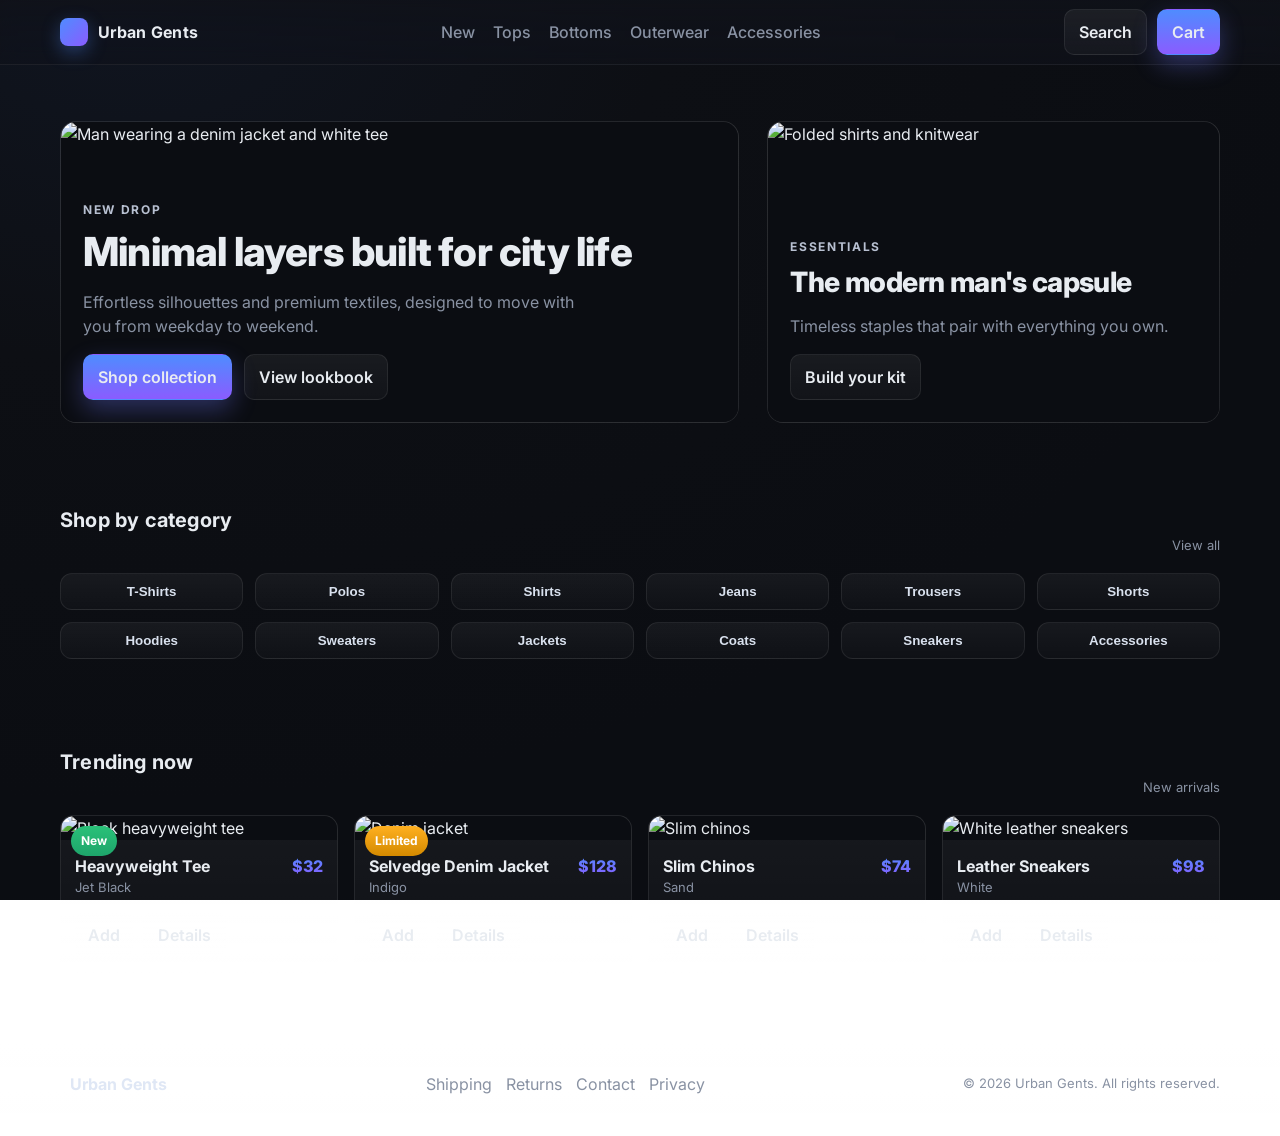
==== index.html @ c13200d9 "feat: Add initial landing page structure and styling Co-authored-by: atharvdesai4533 <atharvdesai453" ====
<!DOCTYPE html>
<html lang="en">
<head>
    <meta charset="utf-8">
    <meta name="viewport" content="width=device-width, initial-scale=1">
    <title>Urban Gents — Men's Clothing</title>
    <meta name="description" content="Shop men's clothing: tees, shirts, jackets, pants, and accessories.">
    <link rel="preconnect" href="https://fonts.googleapis.com">
    <link rel="preconnect" href="https://fonts.gstatic.com" crossorigin>
    <link href="https://fonts.googleapis.com/css2?family=Inter:wght@400;500;600;700&display=swap" rel="stylesheet">
    <style>
        :root { --bg:#0f1115; --panel:#151924; --muted:#8992a3; --text:#e8ecf1; --brand:#4f8cff; --brand2:#8a5cff; --ok:#29c178; --warn:#ffb020; --danger:#ff5468; }
        * { box-sizing:border-box; }
        html, body { margin:0; padding:0; height:100%; }
        body { font-family:"Inter", system-ui, -apple-system, Segoe UI, Roboto, Arial, sans-serif; color:var(--text); background:radial-gradient(1200px 800px at 10% 0%, #101520 0%, #0d0f14 45%, #0b0d12 100%) fixed; line-height:1.5; }
        a { color:inherit; text-decoration:none; }
        img { display:block; max-width:100%; height:auto; }
        .container { width:100%; max-width:1200px; margin:0 auto; padding:0 20px; }

        /* Header */
        header { position:sticky; top:0; z-index:50; backdrop-filter:saturate(160%) blur(8px); background:linear-gradient(180deg, rgba(16,18,25,.85), rgba(16,18,25,.65)); border-bottom:1px solid rgba(255,255,255,.06); }
        .nav { display:flex; align-items:center; justify-content:space-between; height:64px; }
        .brand { display:flex; align-items:center; gap:10px; font-weight:700; letter-spacing:.3px; }
        .brand .logo { width:28px; height:28px; border-radius:8px; background:linear-gradient(135deg, var(--brand), var(--brand2)); box-shadow:0 6px 18px rgba(79,140,255,.35); }
        .nav-links { display:flex; align-items:center; gap:18px; color:var(--muted); font-weight:500; }
        .nav-cta { display:flex; align-items:center; gap:10px; }
        .btn { display:inline-flex; align-items:center; gap:8px; padding:10px 14px; border-radius:10px; font-weight:600; border:1px solid rgba(255,255,255,.08); background:linear-gradient(180deg, rgba(255,255,255,.06), rgba(255,255,255,.03)); color:var(--text); }
        .btn.primary { background:linear-gradient(180deg, var(--brand), var(--brand2)); border-color:transparent; box-shadow:0 10px 24px rgba(112, 121, 255, .32); }
        .btn:hover { transform:translateY(-1px); transition:transform .15s ease; }

        /* Hero */
        .hero { padding:56px 0 28px; position:relative; overflow:hidden; }
        .hero-grid { display:grid; grid-template-columns:1.2fr .8fr; gap:28px; align-items:stretch; }
        .hero-card { border-radius:16px; overflow:hidden; position:relative; background:linear-gradient(180deg, rgba(255,255,255,.06), rgba(255,255,255,.02)); border:1px solid rgba(255,255,255,.08); }
        .hero-card .media { position:relative; min-height:300px; background:#0b0d12; }
        .hero-card .media img { width:100%; height:100%; object-fit:cover; }
        .hero-card .content { position:absolute; inset:auto 0 0 0; padding:22px; background:linear-gradient(180deg, rgba(11,13,18,0) 0%, rgba(11,13,18,.9) 100%); }
        .eyebrow { display:inline-flex; align-items:center; gap:8px; font-size:12px; font-weight:700; text-transform:uppercase; letter-spacing:.14em; color:#b8c0d1; }
        .title-xl { margin:10px 0 8px; font-size:40px; line-height:1.1; font-weight:800; letter-spacing:-.02em; }
        .subtitle { color:var(--muted); max-width:52ch; }
        .hero-actions { margin-top:14px; display:flex; gap:12px; flex-wrap:wrap; }

        /* Categories */
        .section { padding:34px 0; }
        .section-header { display:flex; align-items:end; justify-content:space-between; gap:12px; margin-bottom:18px; }
        .section-title { font-size:20px; font-weight:700; letter-spacing:.2px; }
        .categories { display:grid; grid-template-columns:repeat(6, 1fr); gap:12px; }
        .chip { padding:10px 12px; text-align:center; border-radius:12px; border:1px solid rgba(255,255,255,.08); background:linear-gradient(180deg, rgba(255,255,255,.05), rgba(255,255,255,.02)); color:#d9e1ee; font-weight:600; cursor:pointer; }
        .chip:hover { border-color:rgba(255,255,255,.18); }

        /* Products */
        .products { display:grid; grid-template-columns:repeat(4, 1fr); gap:16px; }
        .card { border-radius:14px; overflow:hidden; border:1px solid rgba(255,255,255,.08); background:linear-gradient(180deg, rgba(255,255,255,.05), rgba(255,255,255,.02)); display:flex; flex-direction:column; }
        .card-media { position:relative; background:#0b0d12; }
        .badge { position:absolute; top:10px; left:10px; padding:6px 10px; font-size:12px; font-weight:700; border-radius:999px; background:linear-gradient(180deg, #29c178, #1ea56b); color:white; }
        .card-body { padding:14px; display:flex; gap:10px; align-items:flex-start; justify-content:space-between; }
        .name { font-weight:700; }
        .muted { color:var(--muted); font-size:13px; }
        .price { font-weight:800; background:linear-gradient(180deg, var(--brand), var(--brand2)); -webkit-background-clip:text; background-clip:text; color:transparent; }
        .actions { padding:0 14px 14px; display:flex; gap:10px; }
        .btn.icon { padding:10px 12px; }

        /* Footer */
        footer { margin-top:36px; padding:28px 0 40px; color:var(--muted); border-top:1px solid rgba(255,255,255,.06); background:linear-gradient(180deg, rgba(255,255,255,.02), rgba(255,255,255,.01)); }

        /* Responsive */
        @media (max-width: 1024px) {
            .hero-grid { grid-template-columns:1fr; }
            .products { grid-template-columns:repeat(3, 1fr); }
            .categories { grid-template-columns:repeat(4, 1fr); }
        }
        @media (max-width: 720px) {
            .nav { height:60px; }
            .title-xl { font-size:30px; }
            .products { grid-template-columns:repeat(2, 1fr); }
            .categories { grid-template-columns:repeat(3, 1fr); }
            .nav-links { display:none; }
        }
    </style>
</head>
<body>
    <header>
        <div class="container nav">
            <a class="brand" href="#">
                <div class="logo"></div>
                <span>Urban Gents</span>
            </a>
            <nav class="nav-links">
                <a href="#new">New</a>
                <a href="#tops">Tops</a>
                <a href="#bottoms">Bottoms</a>
                <a href="#outerwear">Outerwear</a>
                <a href="#accessories">Accessories</a>
            </nav>
            <div class="nav-cta">
                <a class="btn" href="#search">Search</a>
                <a class="btn primary" href="#cart">Cart</a>
            </div>
        </div>
    </header>

    <main>
        <section class="hero">
            <div class="container hero-grid">
                <article class="hero-card" aria-label="Featured drop">
                    <div class="media">
                        <img src="https://images.unsplash.com/photo-1520975922284-7b801c9c7293?q=80&w=1600&auto=format&fit=crop" alt="Man wearing a denim jacket and white tee">
                        <div class="content">
                            <div class="eyebrow">New Drop</div>
                            <h1 class="title-xl">Minimal layers built for city life</h1>
                            <p class="subtitle">Effortless silhouettes and premium textiles, designed to move with you from weekday to weekend.</p>
                            <div class="hero-actions">
                                <a class="btn primary" href="#shop">Shop collection</a>
                                <a class="btn" href="#lookbook">View lookbook</a>
                            </div>
                        </div>
                    </div>
                </article>
                <article class="hero-card" aria-label="Seasonal essentials">
                    <div class="media">
                        <img src="https://images.unsplash.com/photo-1516826957135-700dedea698c?q=80&w=1600&auto=format&fit=crop" alt="Folded shirts and knitwear">
                        <div class="content">
                            <div class="eyebrow">Essentials</div>
                            <h2 class="title-xl" style="font-size:28px;">The modern man's capsule</h2>
                            <p class="subtitle">Timeless staples that pair with everything you own.</p>
                            <div class="hero-actions">
                                <a class="btn" href="#essentials">Build your kit</a>
                            </div>
                        </div>
                    </div>
                </article>
            </div>
        </section>

        <section id="categories" class="section">
            <div class="container">
                <div class="section-header">
                    <h3 class="section-title">Shop by category</h3>
                    <a class="muted" href="#all">View all</a>
                </div>
                <div class="categories">
                    <button class="chip">T-Shirts</button>
                    <button class="chip">Polos</button>
                    <button class="chip">Shirts</button>
                    <button class="chip">Jeans</button>
                    <button class="chip">Trousers</button>
                    <button class="chip">Shorts</button>
                    <button class="chip">Hoodies</button>
                    <button class="chip">Sweaters</button>
                    <button class="chip">Jackets</button>
                    <button class="chip">Coats</button>
                    <button class="chip">Sneakers</button>
                    <button class="chip">Accessories</button>
                </div>
            </div>
        </section>

        <section id="products" class="section">
            <div class="container">
                <div class="section-header">
                    <h3 class="section-title">Trending now</h3>
                    <a class="muted" href="#new">New arrivals</a>
                </div>
                <div class="products">
                    <article class="card">
                        <div class="card-media">
                            <span class="badge">New</span>
                            <img src="https://images.unsplash.com/photo-1544441893-675973e31985?q=80&w=1200&auto=format&fit=crop" alt="Black heavyweight tee">
                        </div>
                        <div class="card-body">
                            <div>
                                <div class="name">Heavyweight Tee</div>
                                <div class="muted">Jet Black</div>
                            </div>
                            <div class="price">$32</div>
                        </div>
                        <div class="actions">
                            <a class="btn icon" href="#">Add</a>
                            <a class="btn" href="#">Details</a>
                        </div>
                    </article>
                    <article class="card">
                        <div class="card-media">
                            <span class="badge" style="background:linear-gradient(180deg, #ffb020, #d48a00);">Limited</span>
                            <img src="https://images.unsplash.com/photo-1547431121-41887f8b4c61?q=80&w=1200&auto=format&fit=crop" alt="Denim jacket">
                        </div>
                        <div class="card-body">
                            <div>
                                <div class="name">Selvedge Denim Jacket</div>
                                <div class="muted">Indigo</div>
                            </div>
                            <div class="price">$128</div>
                        </div>
                        <div class="actions">
                            <a class="btn icon" href="#">Add</a>
                            <a class="btn" href="#">Details</a>
                        </div>
                    </article>
                    <article class="card">
                        <div class="card-media">
                            <img src="https://images.unsplash.com/photo-1519741497674-611481863552?q=80&w=1200&auto=format&fit=crop" alt="Slim chinos">
                        </div>
                        <div class="card-body">
                            <div>
                                <div class="name">Slim Chinos</div>
                                <div class="muted">Sand</div>
                            </div>
                            <div class="price">$74</div>
                        </div>
                        <div class="actions">
                            <a class="btn icon" href="#">Add</a>
                            <a class="btn" href="#">Details</a>
                        </div>
                    </article>
                    <article class="card">
                        <div class="card-media">
                            <img src="https://images.unsplash.com/photo-1512436991641-6745cdb1723f?q=80&w=1200&auto=format&fit=crop" alt="White leather sneakers">
                        </div>
                        <div class="card-body">
                            <div>
                                <div class="name">Leather Sneakers</div>
                                <div class="muted">White</div>
                            </div>
                            <div class="price">$98</div>
                        </div>
                        <div class="actions">
                            <a class="btn icon" href="#">Add</a>
                            <a class="btn" href="#">Details</a>
                        </div>
                    </article>
                </div>
            </div>
        </section>
    </main>

    <footer>
        <div class="container" style="display:flex; flex-wrap:wrap; gap:18px; align-items:center; justify-content:space-between;">
            <div style="display:flex; align-items:center; gap:10px;">
                <div class="logo"></div>
                <strong style="color:#dfe7f5;">Urban Gents</strong>
            </div>
            <div style="display:flex; gap:14px;">
                <a href="#shipping">Shipping</a>
                <a href="#returns">Returns</a>
                <a href="#contact">Contact</a>
                <a href="#privacy">Privacy</a>
            </div>
            <div class="muted">© <span id="year"></span> Urban Gents. All rights reserved.</div>
        </div>
    </footer>

    <script>
        document.getElementById("year").textContent = new Date().getFullYear().toString();
    </script>
</body>
</html>
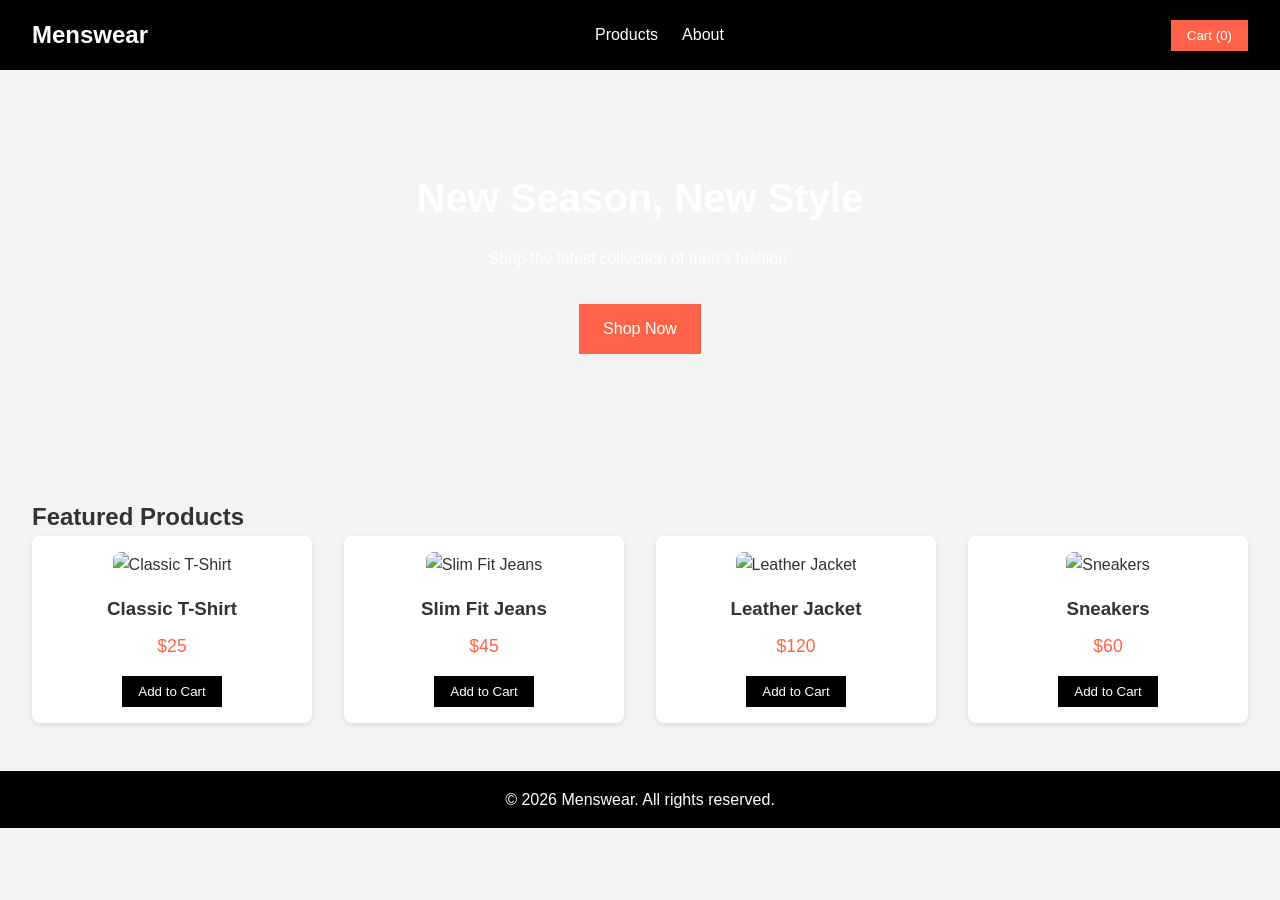
==== commit 0f3d7b02: "feat: Add Menswear shop with product display and cart Co-authored-by: atharvdesai4533 <atharvdesai45" ====
--- a/index.html
+++ b/index.html
@@ -1,257 +1,51 @@
 <!DOCTYPE html>
 <html lang="en">
 <head>
-    <meta charset="utf-8">
-    <meta name="viewport" content="width=device-width, initial-scale=1">
-    <title>Urban Gents — Men's Clothing</title>
-    <meta name="description" content="Shop men's clothing: tees, shirts, jackets, pants, and accessories.">
-    <link rel="preconnect" href="https://fonts.googleapis.com">
-    <link rel="preconnect" href="https://fonts.gstatic.com" crossorigin>
-    <link href="https://fonts.googleapis.com/css2?family=Inter:wght@400;500;600;700&display=swap" rel="stylesheet">
-    <style>
-        :root { --bg:#0f1115; --panel:#151924; --muted:#8992a3; --text:#e8ecf1; --brand:#4f8cff; --brand2:#8a5cff; --ok:#29c178; --warn:#ffb020; --danger:#ff5468; }
-        * { box-sizing:border-box; }
-        html, body { margin:0; padding:0; height:100%; }
-        body { font-family:"Inter", system-ui, -apple-system, Segoe UI, Roboto, Arial, sans-serif; color:var(--text); background:radial-gradient(1200px 800px at 10% 0%, #101520 0%, #0d0f14 45%, #0b0d12 100%) fixed; line-height:1.5; }
-        a { color:inherit; text-decoration:none; }
-        img { display:block; max-width:100%; height:auto; }
-        .container { width:100%; max-width:1200px; margin:0 auto; padding:0 20px; }
-
-        /* Header */
-        header { position:sticky; top:0; z-index:50; backdrop-filter:saturate(160%) blur(8px); background:linear-gradient(180deg, rgba(16,18,25,.85), rgba(16,18,25,.65)); border-bottom:1px solid rgba(255,255,255,.06); }
-        .nav { display:flex; align-items:center; justify-content:space-between; height:64px; }
-        .brand { display:flex; align-items:center; gap:10px; font-weight:700; letter-spacing:.3px; }
-        .brand .logo { width:28px; height:28px; border-radius:8px; background:linear-gradient(135deg, var(--brand), var(--brand2)); box-shadow:0 6px 18px rgba(79,140,255,.35); }
-        .nav-links { display:flex; align-items:center; gap:18px; color:var(--muted); font-weight:500; }
-        .nav-cta { display:flex; align-items:center; gap:10px; }
-        .btn { display:inline-flex; align-items:center; gap:8px; padding:10px 14px; border-radius:10px; font-weight:600; border:1px solid rgba(255,255,255,.08); background:linear-gradient(180deg, rgba(255,255,255,.06), rgba(255,255,255,.03)); color:var(--text); }
-        .btn.primary { background:linear-gradient(180deg, var(--brand), var(--brand2)); border-color:transparent; box-shadow:0 10px 24px rgba(112, 121, 255, .32); }
-        .btn:hover { transform:translateY(-1px); transition:transform .15s ease; }
-
-        /* Hero */
-        .hero { padding:56px 0 28px; position:relative; overflow:hidden; }
-        .hero-grid { display:grid; grid-template-columns:1.2fr .8fr; gap:28px; align-items:stretch; }
-        .hero-card { border-radius:16px; overflow:hidden; position:relative; background:linear-gradient(180deg, rgba(255,255,255,.06), rgba(255,255,255,.02)); border:1px solid rgba(255,255,255,.08); }
-        .hero-card .media { position:relative; min-height:300px; background:#0b0d12; }
-        .hero-card .media img { width:100%; height:100%; object-fit:cover; }
-        .hero-card .content { position:absolute; inset:auto 0 0 0; padding:22px; background:linear-gradient(180deg, rgba(11,13,18,0) 0%, rgba(11,13,18,.9) 100%); }
-        .eyebrow { display:inline-flex; align-items:center; gap:8px; font-size:12px; font-weight:700; text-transform:uppercase; letter-spacing:.14em; color:#b8c0d1; }
-        .title-xl { margin:10px 0 8px; font-size:40px; line-height:1.1; font-weight:800; letter-spacing:-.02em; }
-        .subtitle { color:var(--muted); max-width:52ch; }
-        .hero-actions { margin-top:14px; display:flex; gap:12px; flex-wrap:wrap; }
-
-        /* Categories */
-        .section { padding:34px 0; }
-        .section-header { display:flex; align-items:end; justify-content:space-between; gap:12px; margin-bottom:18px; }
-        .section-title { font-size:20px; font-weight:700; letter-spacing:.2px; }
-        .categories { display:grid; grid-template-columns:repeat(6, 1fr); gap:12px; }
-        .chip { padding:10px 12px; text-align:center; border-radius:12px; border:1px solid rgba(255,255,255,.08); background:linear-gradient(180deg, rgba(255,255,255,.05), rgba(255,255,255,.02)); color:#d9e1ee; font-weight:600; cursor:pointer; }
-        .chip:hover { border-color:rgba(255,255,255,.18); }
-
-        /* Products */
-        .products { display:grid; grid-template-columns:repeat(4, 1fr); gap:16px; }
-        .card { border-radius:14px; overflow:hidden; border:1px solid rgba(255,255,255,.08); background:linear-gradient(180deg, rgba(255,255,255,.05), rgba(255,255,255,.02)); display:flex; flex-direction:column; }
-        .card-media { position:relative; background:#0b0d12; }
-        .badge { position:absolute; top:10px; left:10px; padding:6px 10px; font-size:12px; font-weight:700; border-radius:999px; background:linear-gradient(180deg, #29c178, #1ea56b); color:white; }
-        .card-body { padding:14px; display:flex; gap:10px; align-items:flex-start; justify-content:space-between; }
-        .name { font-weight:700; }
-        .muted { color:var(--muted); font-size:13px; }
-        .price { font-weight:800; background:linear-gradient(180deg, var(--brand), var(--brand2)); -webkit-background-clip:text; background-clip:text; color:transparent; }
-        .actions { padding:0 14px 14px; display:flex; gap:10px; }
-        .btn.icon { padding:10px 12px; }
-
-        /* Footer */
-        footer { margin-top:36px; padding:28px 0 40px; color:var(--muted); border-top:1px solid rgba(255,255,255,.06); background:linear-gradient(180deg, rgba(255,255,255,.02), rgba(255,255,255,.01)); }
-
-        /* Responsive */
-        @media (max-width: 1024px) {
-            .hero-grid { grid-template-columns:1fr; }
-            .products { grid-template-columns:repeat(3, 1fr); }
-            .categories { grid-template-columns:repeat(4, 1fr); }
-        }
-        @media (max-width: 720px) {
-            .nav { height:60px; }
-            .title-xl { font-size:30px; }
-            .products { grid-template-columns:repeat(2, 1fr); }
-            .categories { grid-template-columns:repeat(3, 1fr); }
-            .nav-links { display:none; }
-        }
-    </style>
+  <meta charset="UTF-8">
+  <meta name="viewport" content="width=device-width, initial-scale=1.0">
+  <title>Menswear Shop</title>
+  <link rel="stylesheet" href="styles.css">
 </head>
 <body>
-    <header>
-        <div class="container nav">
-            <a class="brand" href="#">
-                <div class="logo"></div>
-                <span>Urban Gents</span>
-            </a>
-            <nav class="nav-links">
-                <a href="#new">New</a>
-                <a href="#tops">Tops</a>
-                <a href="#bottoms">Bottoms</a>
-                <a href="#outerwear">Outerwear</a>
-                <a href="#accessories">Accessories</a>
-            </nav>
-            <div class="nav-cta">
-                <a class="btn" href="#search">Search</a>
-                <a class="btn primary" href="#cart">Cart</a>
-            </div>
-        </div>
-    </header>
+  <header class="navbar">
+    <h1 class="logo">Menswear</h1>
+    <nav>
+      <ul class="nav-links">
+        <li><a href="#products">Products</a></li>
+        <li><a href="#about">About</a></li>
+      </ul>
+    </nav>
+    <button id="cart-btn" class="cart-btn">Cart (<span id="cart-count">0</span>)</button>
+  </header>
 
-    <main>
-        <section class="hero">
-            <div class="container hero-grid">
-                <article class="hero-card" aria-label="Featured drop">
-                    <div class="media">
-                        <img src="https://images.unsplash.com/photo-1520975922284-7b801c9c7293?q=80&w=1600&auto=format&fit=crop" alt="Man wearing a denim jacket and white tee">
-                        <div class="content">
-                            <div class="eyebrow">New Drop</div>
-                            <h1 class="title-xl">Minimal layers built for city life</h1>
-                            <p class="subtitle">Effortless silhouettes and premium textiles, designed to move with you from weekday to weekend.</p>
-                            <div class="hero-actions">
-                                <a class="btn primary" href="#shop">Shop collection</a>
-                                <a class="btn" href="#lookbook">View lookbook</a>
-                            </div>
-                        </div>
-                    </div>
-                </article>
-                <article class="hero-card" aria-label="Seasonal essentials">
-                    <div class="media">
-                        <img src="https://images.unsplash.com/photo-1516826957135-700dedea698c?q=80&w=1600&auto=format&fit=crop" alt="Folded shirts and knitwear">
-                        <div class="content">
-                            <div class="eyebrow">Essentials</div>
-                            <h2 class="title-xl" style="font-size:28px;">The modern man's capsule</h2>
-                            <p class="subtitle">Timeless staples that pair with everything you own.</p>
-                            <div class="hero-actions">
-                                <a class="btn" href="#essentials">Build your kit</a>
-                            </div>
-                        </div>
-                    </div>
-                </article>
-            </div>
-        </section>
+  <section class="hero">
+    <h2>New Season, New Style</h2>
+    <p>Shop the latest collection of men’s fashion.</p>
+    <a href="#products" class="btn primary-btn">Shop Now</a>
+  </section>
 
-        <section id="categories" class="section">
-            <div class="container">
-                <div class="section-header">
-                    <h3 class="section-title">Shop by category</h3>
-                    <a class="muted" href="#all">View all</a>
-                </div>
-                <div class="categories">
-                    <button class="chip">T-Shirts</button>
-                    <button class="chip">Polos</button>
-                    <button class="chip">Shirts</button>
-                    <button class="chip">Jeans</button>
-                    <button class="chip">Trousers</button>
-                    <button class="chip">Shorts</button>
-                    <button class="chip">Hoodies</button>
-                    <button class="chip">Sweaters</button>
-                    <button class="chip">Jackets</button>
-                    <button class="chip">Coats</button>
-                    <button class="chip">Sneakers</button>
-                    <button class="chip">Accessories</button>
-                </div>
-            </div>
-        </section>
+  <section id="products" class="product-section">
+    <h2>Featured Products</h2>
+    <div id="product-grid" class="product-grid">
+      <!-- Products injected by script.js -->
+    </div>
+  </section>
 
-        <section id="products" class="section">
-            <div class="container">
-                <div class="section-header">
-                    <h3 class="section-title">Trending now</h3>
-                    <a class="muted" href="#new">New arrivals</a>
-                </div>
-                <div class="products">
-                    <article class="card">
-                        <div class="card-media">
-                            <span class="badge">New</span>
-                            <img src="https://images.unsplash.com/photo-1544441893-675973e31985?q=80&w=1200&auto=format&fit=crop" alt="Black heavyweight tee">
-                        </div>
-                        <div class="card-body">
-                            <div>
-                                <div class="name">Heavyweight Tee</div>
-                                <div class="muted">Jet Black</div>
-                            </div>
-                            <div class="price">$32</div>
-                        </div>
-                        <div class="actions">
-                            <a class="btn icon" href="#">Add</a>
-                            <a class="btn" href="#">Details</a>
-                        </div>
-                    </article>
-                    <article class="card">
-                        <div class="card-media">
-                            <span class="badge" style="background:linear-gradient(180deg, #ffb020, #d48a00);">Limited</span>
-                            <img src="https://images.unsplash.com/photo-1547431121-41887f8b4c61?q=80&w=1200&auto=format&fit=crop" alt="Denim jacket">
-                        </div>
-                        <div class="card-body">
-                            <div>
-                                <div class="name">Selvedge Denim Jacket</div>
-                                <div class="muted">Indigo</div>
-                            </div>
-                            <div class="price">$128</div>
-                        </div>
-                        <div class="actions">
-                            <a class="btn icon" href="#">Add</a>
-                            <a class="btn" href="#">Details</a>
-                        </div>
-                    </article>
-                    <article class="card">
-                        <div class="card-media">
-                            <img src="https://images.unsplash.com/photo-1519741497674-611481863552?q=80&w=1200&auto=format&fit=crop" alt="Slim chinos">
-                        </div>
-                        <div class="card-body">
-                            <div>
-                                <div class="name">Slim Chinos</div>
-                                <div class="muted">Sand</div>
-                            </div>
-                            <div class="price">$74</div>
-                        </div>
-                        <div class="actions">
-                            <a class="btn icon" href="#">Add</a>
-                            <a class="btn" href="#">Details</a>
-                        </div>
-                    </article>
-                    <article class="card">
-                        <div class="card-media">
-                            <img src="https://images.unsplash.com/photo-1512436991641-6745cdb1723f?q=80&w=1200&auto=format&fit=crop" alt="White leather sneakers">
-                        </div>
-                        <div class="card-body">
-                            <div>
-                                <div class="name">Leather Sneakers</div>
-                                <div class="muted">White</div>
-                            </div>
-                            <div class="price">$98</div>
-                        </div>
-                        <div class="actions">
-                            <a class="btn icon" href="#">Add</a>
-                            <a class="btn" href="#">Details</a>
-                        </div>
-                    </article>
-                </div>
-            </div>
-        </section>
-    </main>
+  <footer>
+    <p>&copy; <span id="year"></span> Menswear. All rights reserved.</p>
+  </footer>
 
-    <footer>
-        <div class="container" style="display:flex; flex-wrap:wrap; gap:18px; align-items:center; justify-content:space-between;">
-            <div style="display:flex; align-items:center; gap:10px;">
-                <div class="logo"></div>
-                <strong style="color:#dfe7f5;">Urban Gents</strong>
-            </div>
-            <div style="display:flex; gap:14px;">
-                <a href="#shipping">Shipping</a>
-                <a href="#returns">Returns</a>
-                <a href="#contact">Contact</a>
-                <a href="#privacy">Privacy</a>
-            </div>
-            <div class="muted">© <span id="year"></span> Urban Gents. All rights reserved.</div>
-        </div>
-    </footer>
+  <!-- Cart Modal -->
+  <div id="cart-modal" class="cart-modal hidden">
+    <div class="cart-content">
+      <span id="close-cart" class="close">&times;</span>
+      <h2>Your Cart</h2>
+      <ul id="cart-items" class="cart-items"></ul>
+      <p class="total">Total: $<span id="cart-total">0</span></p>
+      <button id="checkout-btn" class="btn checkout-btn">Checkout</button>
+    </div>
+  </div>
 
-    <script>
-        document.getElementById("year").textContent = new Date().getFullYear().toString();
-    </script>
+  <script src="script.js"></script>
 </body>
-</html>
-
+</html>
--- a/styles.css
+++ b/styles.css
@@ -0,0 +1,193 @@
+/* Basic Reset */
+* {
+  margin: 0;
+  padding: 0;
+  box-sizing: border-box;
+  font-family: Arial, Helvetica, sans-serif;
+}
+
+body {
+  line-height: 1.6;
+  background: #f4f4f4;
+  color: #333;
+}
+
+/* Navbar */
+.navbar {
+  background: #000;
+  color: #fff;
+  display: flex;
+  justify-content: space-between;
+  align-items: center;
+  padding: 1rem 2rem;
+}
+
+.logo {
+  font-size: 1.5rem;
+}
+
+.nav-links {
+  list-style: none;
+  display: flex;
+  gap: 1.5rem;
+}
+
+.nav-links a {
+  color: #fff;
+  text-decoration: none;
+  transition: color 0.3s ease;
+}
+
+.nav-links a:hover {
+  color: #ff6347;
+}
+
+.cart-btn {
+  background: #ff6347;
+  border: none;
+  padding: 0.5rem 1rem;
+  color: #fff;
+  cursor: pointer;
+}
+
+/* Hero Section */
+.hero {
+  background: url('https://images.unsplash.com/photo-1521335629791-ce4aec67dd47?auto=format&fit=crop&w=1200&q=60') center/cover no-repeat;
+  color: #fff;
+  text-align: center;
+  padding: 6rem 2rem;
+}
+
+.hero h2 {
+  font-size: 2.5rem;
+  margin-bottom: 1rem;
+}
+
+.hero p {
+  margin-bottom: 2rem;
+}
+
+.btn {
+  display: inline-block;
+  padding: 0.75rem 1.5rem;
+  border: none;
+  cursor: pointer;
+  text-decoration: none;
+}
+
+.primary-btn {
+  background: #ff6347;
+  color: #fff;
+}
+
+/* Products */
+.product-section {
+  padding: 3rem 2rem;
+}
+
+.product-grid {
+  display: grid;
+  gap: 2rem;
+  grid-template-columns: repeat(auto-fill, minmax(250px, 1fr));
+}
+
+.product-card {
+  background: #fff;
+  padding: 1rem;
+  border-radius: 8px;
+  box-shadow: 0 2px 5px rgba(0, 0, 0, 0.1);
+  text-align: center;
+}
+
+.product-card img {
+  max-width: 100%;
+  border-radius: 8px;
+}
+
+.product-card h3 {
+  margin: 1rem 0 0.5rem;
+}
+
+.product-card p {
+  font-size: 1.1rem;
+  color: #ff6347;
+  margin-bottom: 1rem;
+}
+
+.product-card button {
+  background: #000;
+  color: #fff;
+  border: none;
+  padding: 0.5rem 1rem;
+  cursor: pointer;
+}
+
+/* Cart Modal */
+.cart-modal {
+  position: fixed;
+  top: 0;
+  left: 0;
+  width: 100%;
+  height: 100%;
+  background: rgba(0, 0, 0, 0.7);
+  display: flex;
+  justify-content: center;
+  align-items: center;
+  z-index: 1000;
+}
+
+.cart-modal.hidden {
+  display: none;
+}
+
+.cart-content {
+  background: #fff;
+  padding: 2rem;
+  border-radius: 8px;
+  width: 90%;
+  max-width: 500px;
+  position: relative;
+}
+
+.close {
+  position: absolute;
+  top: 10px;
+  right: 15px;
+  font-size: 1.5rem;
+  cursor: pointer;
+}
+
+.cart-items {
+  list-style: none;
+  margin-bottom: 1rem;
+}
+
+.cart-items li {
+  display: flex;
+  justify-content: space-between;
+  margin-bottom: 0.5rem;
+}
+
+.total {
+  font-weight: bold;
+  margin-bottom: 1rem;
+}
+
+.checkout-btn {
+  background: #ff6347;
+  color: #fff;
+  width: 100%;
+}
+
+footer {
+  text-align: center;
+  padding: 1rem 0;
+  background: #000;
+  color: #fff;
+}
+
+@media (max-width: 600px) {
+  .hero h2 {
+    font-size: 2rem;
+  }
+}
